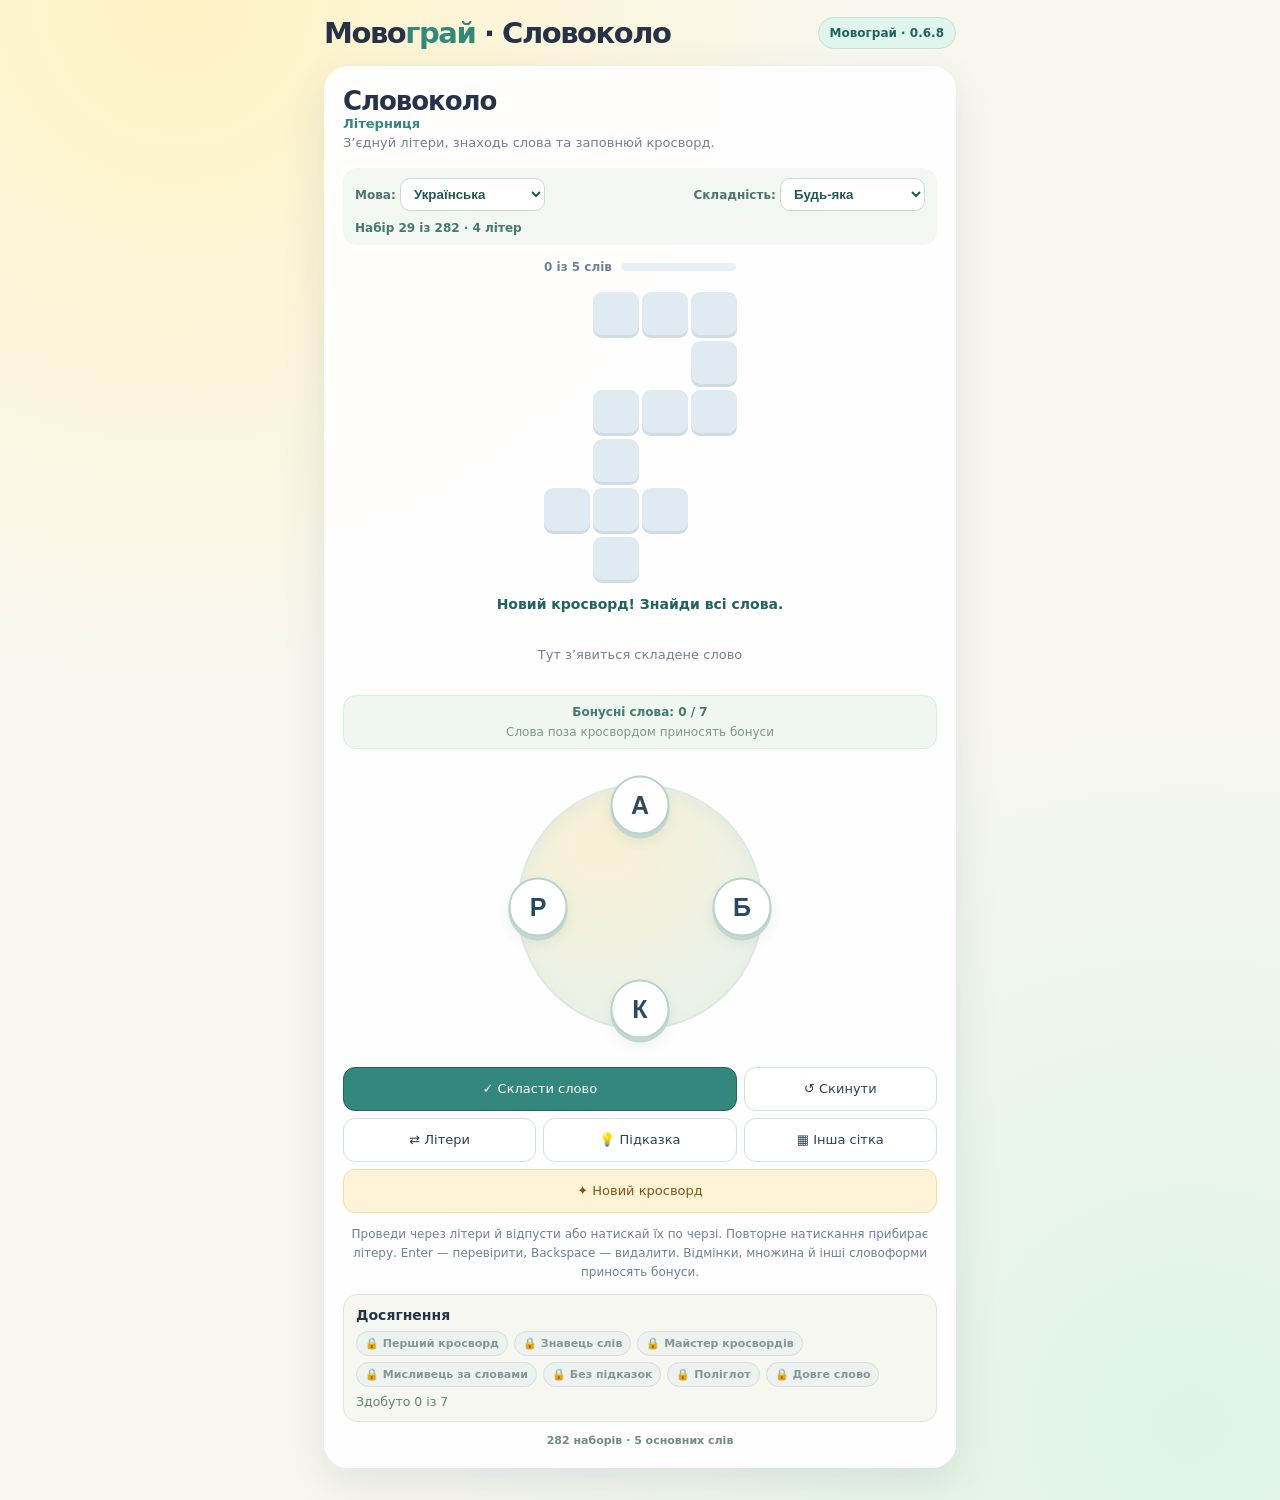
==== slovokolo.html @ 275b0013 "Release 0.6.8: add Slovokolo with audited dictionaries and progression" ====
<!DOCTYPE html><html lang="uk"><head><meta charset="utf-8"><meta name="viewport" content="width=device-width,initial-scale=1"><title>Мовограй · Словоколо</title><link rel="stylesheet" href="word-circle/style.css"></head><body>
<main>
<header><div class="brand">Мово<span>грай</span> · Словоколо</div><div class="pill">Мовограй · 0.6.8</div></header>
<section class="card" aria-label="Гра Словоколо">
<h1 data-i18n="game">Словоколо</h1><div class="mode-alias" id="alias">Літерниця</div>
<p class="subtitle" data-i18n="subtitle"></p>
<div class="settings"><label for="language"><span data-i18n="language">Мова</span>: <select id="language"><option value="uk">Українська</option><option value="ru">Русский</option><option value="en">English</option></select></label><label for="difficulty"><span data-i18n="difficulty">Складність</span>: <select id="difficulty"><option data-i18n-option="any" value="all">Будь-яка</option><option data-i18n-option="easy" value="easy">4–5 літер</option><option data-i18n-option="medium" value="medium">6 літер</option><option data-i18n-option="hard" value="hard">7 літер</option></select></label><span id="pack" class="pack">Завантаження…</span></div>
<div class="meta"><span id="progressLabel">0 із 0 слів</span><div class="bar"><div id="progressBar"></div></div></div>
<div class="grid-wrap" id="gridWrap"><div class="crossword" id="crossword" aria-label="Кросвордна сітка"></div></div>
<div id="message" class="message" role="status" aria-live="polite">Проведи по літерах або натискай на них</div>
<div id="current" class="current" aria-label="Набрані літери — натисни на літеру, щоб прибрати"></div>
<div class="bonus-area"><div id="bonusLabel" class="bonus-label">Бонусні слова: 0</div><div id="bonusList" class="bonus-list"><span class="bonus-empty">Знайди інші правильні слова</span></div></div>
<div class="wheel" id="wheel" aria-label="Коло літер. Проведи пальцем чи вибирай натисканнями"><div class="wheel-bg"></div><svg id="lines" viewBox="0 0 300 300" preserveAspectRatio="none" aria-hidden="true"></svg></div>
<div class="controls"><button type="button" class="control primary" id="submit" data-i18n="submit">✓ Скласти слово</button><button type="button" class="control" id="clear" data-i18n="clear">↺ Скинути</button><button type="button" class="control" id="shuffle" data-i18n="shuffle">⇄ Літери</button><button type="button" class="control" id="hint" data-i18n="hint">💡 Підказка</button><button type="button" class="control" id="newLayout" data-i18n="layout">▦ Інша сітка</button><button type="button" class="control new" id="newPuzzle" data-i18n="new">✦ Новий кросворд</button></div>
<p class="note" data-i18n="help"></p>
<div class="awards"><h2 id="achTitle">Досягнення</h2><div class="award-list" id="achievementList"></div><small id="achCount"></small></div><div id="stats" class="stats"></div>
</section>
</main>
<script src="word-circle/levels.js"></script><script src="word-circle/achievements.js"></script><script src="word-circle/game.js"></script></body></html>
---- word-circle/style.css ----
:root{color-scheme:light;--ink:#253248;--muted:#718096;--paper:#f8f7ef;--tile:#fff;--accent:#34877d;--deep:#21635f;--win:#dcf5e4;--empty:#dfeaf1;--shadow:0 16px 44px #1a42511b}
*{box-sizing:border-box}body{margin:0;min-height:100vh;background:radial-gradient(circle at 14% 0,#fff3c4 0,transparent 37%),radial-gradient(circle at 93% 95%,#def4e7 0,transparent 40%),var(--paper);font:15px system-ui,-apple-system,"Segoe UI",sans-serif;color:var(--ink)}
main{max-width:660px;margin:auto;padding:16px 14px 32px}header{display:flex;gap:12px;justify-content:space-between;align-items:center;margin-bottom:16px}.brand{font-weight:900;font-size:clamp(22px,4vw,29px);letter-spacing:-.05em}.brand span{color:var(--accent)}.pill{font-size:12px;white-space:nowrap;color:var(--deep);background:#e0f5ec;padding:8px 11px;border:1px solid #c5e3d8;border-radius:20px;font-weight:800}
.card{border:1px solid #fff;background:#fffffff0;border-radius:24px;box-shadow:var(--shadow);padding:19px 18px 20px}h1{font-size:26px;margin:0;letter-spacing:-.04em}.subtitle{color:var(--muted);font-size:13px;line-height:1.45;margin:3px 0 15px}.settings{display:flex;gap:9px;align-items:center;justify-content:space-between;flex-wrap:wrap;padding:10px 12px;background:#f2f7f4;border-radius:14px}.settings label{font-size:12px;color:#4f746d;font-weight:800}.settings select{border:1px solid #c9dcd3;border-radius:10px;color:#235850;background:white;font-weight:750;padding:7px 26px 7px 9px;min-width:145px}.settings .pack{font-size:12px;font-weight:800;color:#47786e}
.meta{display:flex;gap:9px;justify-content:center;align-items:center;font-size:12px;font-weight:800;color:var(--muted);margin:15px 0 4px}.bar{width:115px;background:#e9eff3;height:8px;border-radius:10px;overflow:hidden}.bar>div{height:100%;background:var(--accent);width:0%;transition:width .25s}
.grid-wrap{display:grid;place-items:center;padding:14px 0 10px;min-height:250px;overflow:hidden}.crossword{display:grid;grid-template-columns:repeat(var(--cols),var(--cell));grid-template-rows:repeat(var(--rows),var(--cell));gap:var(--gap);justify-content:center;align-content:center}.cell{width:var(--cell);height:var(--cell);display:grid;place-items:center;border-radius:clamp(4px,1vw,9px);background:var(--empty);box-shadow:inset 0 -3px 0 #25496416;color:transparent;font-size:clamp(13px,3.7vw,23px);font-weight:900;transition:background .16s,color .16s}.cell.revealed{background:var(--win);color:#236056}.cell.blank{background:transparent;box-shadow:none}.cell.hinted{background:#fff0bf;color:#805f21}
.message{min-height:33px;text-align:center;font-size:14px;font-weight:800;color:var(--deep);margin:3px auto 1px}.message.bad{color:#a94839}.message.good{color:#25815b}.current{min-height:49px;display:flex;justify-content:center;align-items:center;gap:5px;flex-wrap:wrap;margin:0 0 9px}.chosen{display:grid;place-items:center;min-width:36px;height:42px;border:1px solid #8ebcb4;border-bottom:3px solid #4e9389;border-radius:9px;background:#e9fbf3;color:#225c57;font-size:22px;font-weight:900;cursor:pointer;padding:0 8px}.chosen:hover{background:#d5f5e5}.placeholder{font-size:13px;color:var(--muted)}
.bonus-area{background:#f0f7f3;border:1px solid #dbece3;border-radius:13px;padding:9px 12px;margin:0 auto 13px;max-width:460px}.bonus-label{text-align:center;font-size:12px;font-weight:800;color:#47796d}.bonus-list{display:flex;justify-content:center;flex-wrap:wrap;gap:6px;margin-top:6px}.bonus-chip{border-radius:20px;background:white;border:1px solid #bfdad1;padding:4px 8px;color:#236b5f;font-size:12px;font-weight:850}.bonus-empty{color:#7e968e;font-size:12px}
.wheel{position:relative;width:min(300px,80vw);height:min(300px,80vw);margin:auto;touch-action:none;user-select:none}.wheel-bg{position:absolute;inset:9%;border-radius:50%;background:radial-gradient(circle at 35% 25%,#f8f0d4,#ebf2e8 72%);border:2px solid #e0e9df;box-shadow:inset 0 5px 13px #d1e1d75c}.wheel svg{position:absolute;inset:0;width:100%;height:100%;pointer-events:none}.wheel line{stroke:var(--accent);stroke-width:9;stroke-linecap:round;opacity:.5}.letter{position:absolute;transform:translate(-50%,-50%);width:59px;height:59px;border:2px solid #b8d2cc;border-radius:50%;background:white;color:#294a5f;box-shadow:0 4px 0 #c3d7d1,0 7px 13px #204d4115;font-size:25px;font-weight:900;cursor:pointer;display:grid;place-items:center;touch-action:none}.letter.selected{background:var(--accent);color:white;border-color:var(--deep);box-shadow:0 4px 0 var(--deep)}.letter:focus-visible,.chosen:focus-visible,button.control:focus-visible,select:focus-visible{outline:3px solid #dea33b;outline-offset:3px}
.controls{display:flex;flex-wrap:wrap;gap:9px;justify-content:center;margin:10px 0 12px}button.control{border-radius:12px;border:1px solid #d4dfe5;background:#fff;color:#29415a;padding:11px 13px;font-weight:800;cursor:pointer;font:inherit;font-size:13px}button.control.primary{background:var(--accent);color:white;border-color:var(--deep)}button.control.new{background:#fef3d7;border-color:#f1dca8;color:#785916}button.control:hover{filter:brightness(.97)}.note{color:var(--muted);font-size:12px;line-height:1.6;text-align:center;max-width:520px;margin:6px auto 0}.stats{text-align:center;color:#738b84;font-size:11px;font-weight:700;margin-top:12px}
@media(max-width:480px){main{padding:10px 7px 20px}.card{padding:14px 7px}.settings{margin:0 6px}.grid-wrap{min-height:220px}.wheel{width:min(270px,80vw);height:min(270px,80vw)}.letter{width:52px;height:52px;font-size:23px}.controls{gap:6px}button.control{padding:10px 11px}}
@media(prefers-reduced-motion:reduce){*{transition:none!important}}


.awards{margin:12px 0;padding:12px;background:#f5f7f0;border-radius:14px;border:1px solid #e0e8d9}.awards h2{font-size:14px;margin:0 0 8px}.award-list{display:flex;flex-wrap:wrap;gap:6px}.award{border:1px solid #d8dfde;background:#edf1ef;border-radius:20px;color:#87959a;padding:5px 8px;font-size:11px;font-weight:800}.award.achieved{color:#695012;border-color:#e3cf88;background:#fff4c2}.awards small{display:block;margin-top:7px;color:#688178}#language{border:1px solid #c9dcd3;border-radius:10px;color:#235850;background:white;font-weight:750;padding:7px 9px}.settings{gap:10px}.settings .pack{max-width:100%;white-space:normal}

.mode-alias{font-size:13px;font-weight:750;color:var(--accent);margin:0 0 3px}

:host{display:block;--ink:var(--color-text,#253248);--muted:var(--color-muted,#718096);--paper:var(--color-surface,#f8f7ef);--tile:var(--color-card,#fff)}
.integrated{max-width:660px;margin:auto;padding:8px 0 24px;color:var(--ink);font:15px system-ui,sans-serif}
.integrated>.card{margin-top:12px;background:var(--color-card);border-color:var(--color-border,transparent)}
:host([data-wc-theme="dark"]){--empty:#35485b;--win:#244f46;--muted:#b8c4ce;--deep:#9cdbcc;--accent:#4da99b}
:host([data-wc-theme="dark"]) :is(.settings,.bonus-area,.awards){background:#223339;color:#d8e9e4;border-color:#49605c}
:host([data-wc-theme="dark"]) :is(.settings label,.pack,.bonus-label,.stats,.awards small){color:#b5d3c9}
:host([data-wc-theme="dark"]) .cell.revealed{color:#d7fff1}
:host([data-wc-theme="dark"]) .wheel-bg{background:#253b3e;border-color:#49605c}

:host{--empty:#dfeaf1;--win:#dcf5e4;--deep:#21635f;--accent:#34877d;--shadow:0 16px 44px #1a42511b}
:host([data-wc-theme="dark"]){--empty:#35485b;--win:#244f46;--deep:#9cdbcc;--accent:#4da99b}
:host([data-wc-theme="dark"]) .message.good{color:#87dfba}
:host([data-wc-theme="dark"]) .message.bad{color:#ffb5a8}

.integrated{max-width:1000px}.integrated>.card{padding:20px}.journey{font-size:12px;color:var(--muted);margin:6px 0 12px}
.play-layout{display:grid;grid-template-columns:minmax(0,1fr) minmax(280px,340px);gap:24px;align-items:center}.board-pane,.input-pane{min-width:0}.grid-wrap{min-height:180px}.controls{display:grid;grid-template-columns:repeat(3,minmax(0,1fr));gap:7px}.controls button{min-height:44px;padding:9px 5px}.controls .primary{grid-column:span 2}.controls .new{grid-column:1/-1}.bonus-area{max-width:none;margin:16px 0 8px}.bonus-chip.collected{border-color:var(--accent);font-weight:900}.bonus-list{max-height:180px;overflow:auto}#wordbook{padding:12px;margin:12px 0;border:1px solid var(--empty);border-radius:12px}#wordbook[hidden]{display:none}summary{cursor:pointer;font-weight:800;color:var(--deep)}.note{max-width:none}.current{margin-bottom:4px}
@media(max-width:720px){.play-layout{grid-template-columns:minmax(0,1fr);gap:0}.integrated>.card{padding:14px 9px}.grid-wrap{padding:8px 0;min-height:140px}.wheel{width:230px;height:230px}.letter{width:48px;height:48px;font-size:23px}.settings{padding:8px}.meta{margin-top:10px}.message{min-height:26px}.current{min-height:36px}.chosen{height:34px;font-size:19px}.bonus-area{margin-top:8px}}

.cell{font-size:clamp(10px,calc(var(--cell)*.7),23px)}

@media(max-width:720px){.integrated .subtitle,.integrated .mode-alias{display:none}.integrated h1{font-size:23px}.journey{margin:4px 0 8px}.settings{display:flex;flex-wrap:nowrap;justify-content:space-between;gap:8px}.settings label{display:flex;align-items:center;gap:4px;min-width:0}.settings select{min-width:0;width:100px;padding:6px;font-size:12px}.settings .pack{font-size:11px;max-width:140px}.meta{margin:8px 0 2px}}
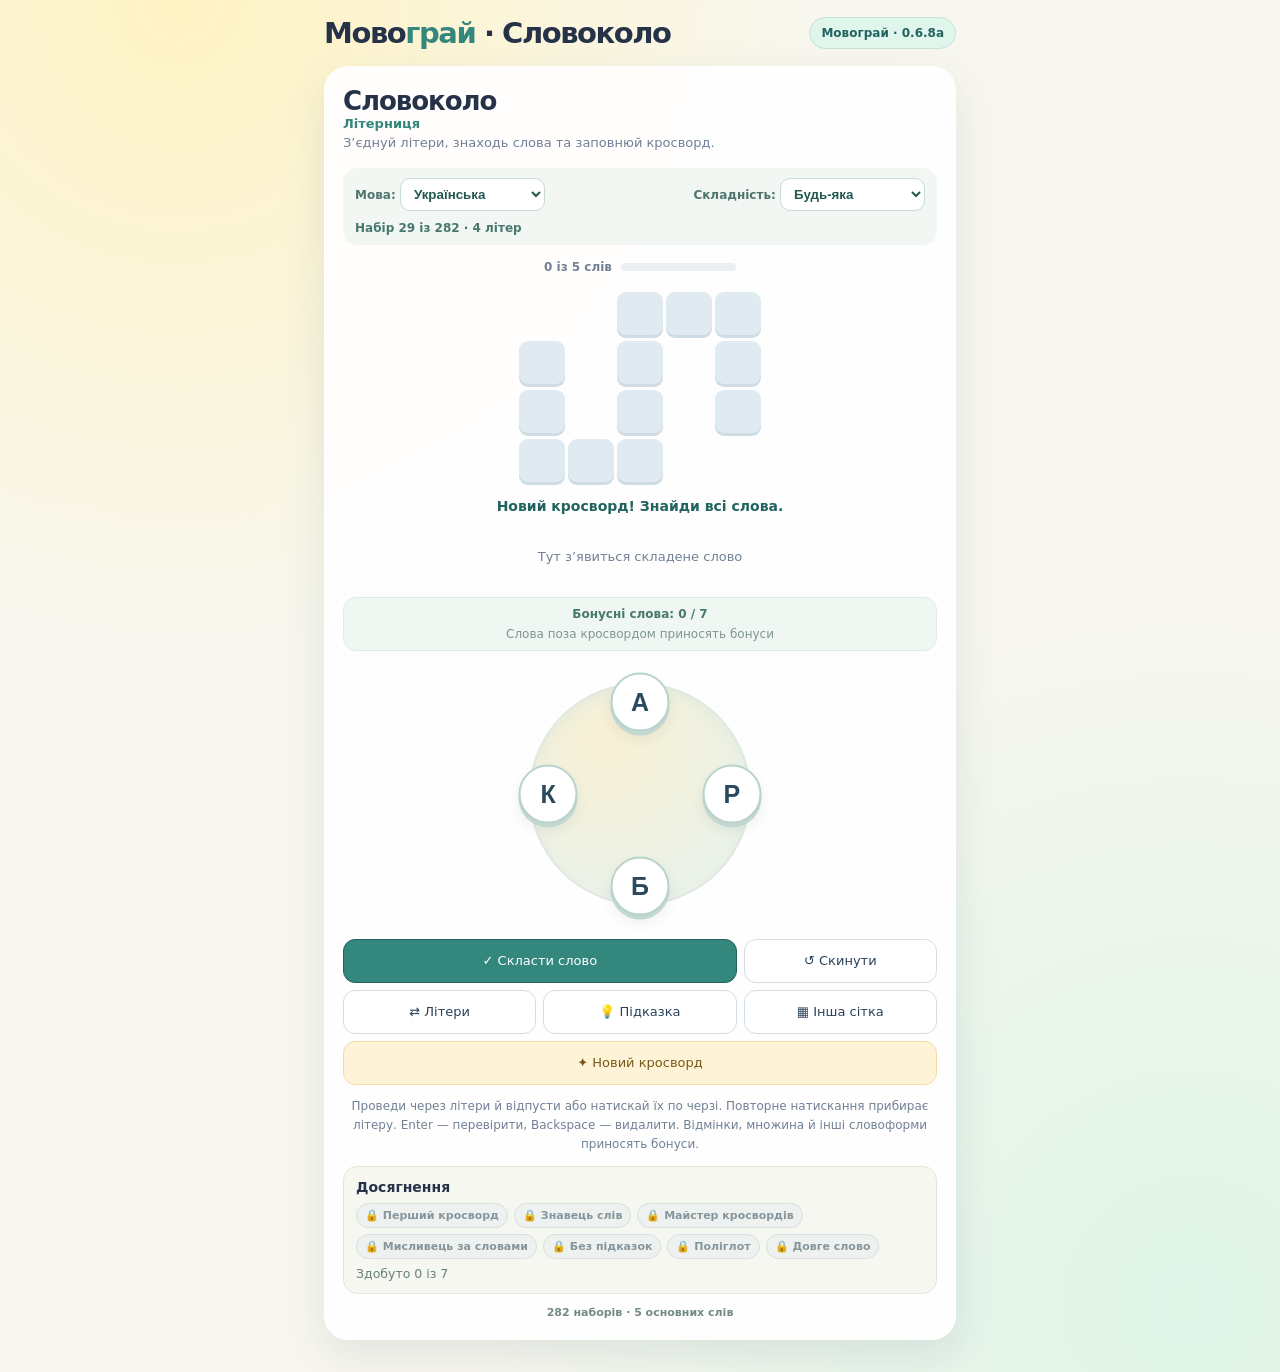
==== commit f2228268: "Release 0.6.8a: resize word circle, append menu card, preserve word feedback" ====
--- a/slovokolo.html
+++ b/slovokolo.html
@@ -1,6 +1,6 @@
 <!DOCTYPE html><html lang="uk"><head><meta charset="utf-8"><meta name="viewport" content="width=device-width,initial-scale=1"><title>Мовограй · Словоколо</title><link rel="stylesheet" href="word-circle/style.css"></head><body>
 <main>
-<header><div class="brand">Мово<span>грай</span> · Словоколо</div><div class="pill">Мовограй · 0.6.8</div></header>
+<header><div class="brand">Мово<span>грай</span> · Словоколо</div><div class="pill">Мовограй · 0.6.8a</div></header>
 <section class="card" aria-label="Гра Словоколо">
 <h1 data-i18n="game">Словоколо</h1><div class="mode-alias" id="alias">Літерниця</div>
 <p class="subtitle" data-i18n="subtitle"></p>
--- a/word-circle/style.css
+++ b/word-circle/style.css
@@ -7,7 +7,7 @@
 .grid-wrap{display:grid;place-items:center;padding:14px 0 10px;min-height:250px;overflow:hidden}.crossword{display:grid;grid-template-columns:repeat(var(--cols),var(--cell));grid-template-rows:repeat(var(--rows),var(--cell));gap:var(--gap);justify-content:center;align-content:center}.cell{width:var(--cell);height:var(--cell);display:grid;place-items:center;border-radius:clamp(4px,1vw,9px);background:var(--empty);box-shadow:inset 0 -3px 0 #25496416;color:transparent;font-size:clamp(13px,3.7vw,23px);font-weight:900;transition:background .16s,color .16s}.cell.revealed{background:var(--win);color:#236056}.cell.blank{background:transparent;box-shadow:none}.cell.hinted{background:#fff0bf;color:#805f21}
 .message{min-height:33px;text-align:center;font-size:14px;font-weight:800;color:var(--deep);margin:3px auto 1px}.message.bad{color:#a94839}.message.good{color:#25815b}.current{min-height:49px;display:flex;justify-content:center;align-items:center;gap:5px;flex-wrap:wrap;margin:0 0 9px}.chosen{display:grid;place-items:center;min-width:36px;height:42px;border:1px solid #8ebcb4;border-bottom:3px solid #4e9389;border-radius:9px;background:#e9fbf3;color:#225c57;font-size:22px;font-weight:900;cursor:pointer;padding:0 8px}.chosen:hover{background:#d5f5e5}.placeholder{font-size:13px;color:var(--muted)}
 .bonus-area{background:#f0f7f3;border:1px solid #dbece3;border-radius:13px;padding:9px 12px;margin:0 auto 13px;max-width:460px}.bonus-label{text-align:center;font-size:12px;font-weight:800;color:#47796d}.bonus-list{display:flex;justify-content:center;flex-wrap:wrap;gap:6px;margin-top:6px}.bonus-chip{border-radius:20px;background:white;border:1px solid #bfdad1;padding:4px 8px;color:#236b5f;font-size:12px;font-weight:850}.bonus-empty{color:#7e968e;font-size:12px}
-.wheel{position:relative;width:min(300px,80vw);height:min(300px,80vw);margin:auto;touch-action:none;user-select:none}.wheel-bg{position:absolute;inset:9%;border-radius:50%;background:radial-gradient(circle at 35% 25%,#f8f0d4,#ebf2e8 72%);border:2px solid #e0e9df;box-shadow:inset 0 5px 13px #d1e1d75c}.wheel svg{position:absolute;inset:0;width:100%;height:100%;pointer-events:none}.wheel line{stroke:var(--accent);stroke-width:9;stroke-linecap:round;opacity:.5}.letter{position:absolute;transform:translate(-50%,-50%);width:59px;height:59px;border:2px solid #b8d2cc;border-radius:50%;background:white;color:#294a5f;box-shadow:0 4px 0 #c3d7d1,0 7px 13px #204d4115;font-size:25px;font-weight:900;cursor:pointer;display:grid;place-items:center;touch-action:none}.letter.selected{background:var(--accent);color:white;border-color:var(--deep);box-shadow:0 4px 0 var(--deep)}.letter:focus-visible,.chosen:focus-visible,button.control:focus-visible,select:focus-visible{outline:3px solid #dea33b;outline-offset:3px}
+.wheel{position:relative;width:min(270px,80vw);height:min(270px,80vw);margin:auto;touch-action:none;user-select:none}.wheel-bg{position:absolute;inset:9%;border-radius:50%;background:radial-gradient(circle at 35% 25%,#f8f0d4,#ebf2e8 72%);border:2px solid #e0e9df;box-shadow:inset 0 5px 13px #d1e1d75c}.wheel svg{position:absolute;inset:0;width:100%;height:100%;pointer-events:none}.wheel line{stroke:var(--accent);stroke-width:9;stroke-linecap:round;opacity:.5}.letter{position:absolute;transform:translate(-50%,-50%);width:59px;height:59px;border:2px solid #b8d2cc;border-radius:50%;background:white;color:#294a5f;box-shadow:0 4px 0 #c3d7d1,0 7px 13px #204d4115;font-size:25px;font-weight:900;cursor:pointer;display:grid;place-items:center;touch-action:none}.letter.selected{background:var(--accent);color:white;border-color:var(--deep);box-shadow:0 4px 0 var(--deep)}.letter:focus-visible,.chosen:focus-visible,button.control:focus-visible,select:focus-visible{outline:3px solid #dea33b;outline-offset:3px}
 .controls{display:flex;flex-wrap:wrap;gap:9px;justify-content:center;margin:10px 0 12px}button.control{border-radius:12px;border:1px solid #d4dfe5;background:#fff;color:#29415a;padding:11px 13px;font-weight:800;cursor:pointer;font:inherit;font-size:13px}button.control.primary{background:var(--accent);color:white;border-color:var(--deep)}button.control.new{background:#fef3d7;border-color:#f1dca8;color:#785916}button.control:hover{filter:brightness(.97)}.note{color:var(--muted);font-size:12px;line-height:1.6;text-align:center;max-width:520px;margin:6px auto 0}.stats{text-align:center;color:#738b84;font-size:11px;font-weight:700;margin-top:12px}
 @media(max-width:480px){main{padding:10px 7px 20px}.card{padding:14px 7px}.settings{margin:0 6px}.grid-wrap{min-height:220px}.wheel{width:min(270px,80vw);height:min(270px,80vw)}.letter{width:52px;height:52px;font-size:23px}.controls{gap:6px}button.control{padding:10px 11px}}
 @media(prefers-reduced-motion:reduce){*{transition:none!important}}
@@ -33,7 +33,7 @@
 
 .integrated{max-width:1000px}.integrated>.card{padding:20px}.journey{font-size:12px;color:var(--muted);margin:6px 0 12px}
 .play-layout{display:grid;grid-template-columns:minmax(0,1fr) minmax(280px,340px);gap:24px;align-items:center}.board-pane,.input-pane{min-width:0}.grid-wrap{min-height:180px}.controls{display:grid;grid-template-columns:repeat(3,minmax(0,1fr));gap:7px}.controls button{min-height:44px;padding:9px 5px}.controls .primary{grid-column:span 2}.controls .new{grid-column:1/-1}.bonus-area{max-width:none;margin:16px 0 8px}.bonus-chip.collected{border-color:var(--accent);font-weight:900}.bonus-list{max-height:180px;overflow:auto}#wordbook{padding:12px;margin:12px 0;border:1px solid var(--empty);border-radius:12px}#wordbook[hidden]{display:none}summary{cursor:pointer;font-weight:800;color:var(--deep)}.note{max-width:none}.current{margin-bottom:4px}
-@media(max-width:720px){.play-layout{grid-template-columns:minmax(0,1fr);gap:0}.integrated>.card{padding:14px 9px}.grid-wrap{padding:8px 0;min-height:140px}.wheel{width:230px;height:230px}.letter{width:48px;height:48px;font-size:23px}.settings{padding:8px}.meta{margin-top:10px}.message{min-height:26px}.current{min-height:36px}.chosen{height:34px;font-size:19px}.bonus-area{margin-top:8px}}
+@media(max-width:720px){.play-layout{grid-template-columns:minmax(0,1fr);gap:0}.integrated>.card{padding:14px 9px}.grid-wrap{padding:8px 0;min-height:140px}.wheel{width:210px;height:210px}.letter{width:48px;height:48px;font-size:23px}.settings{padding:8px}.meta{margin-top:10px}.message{min-height:26px}.current{min-height:36px}.chosen{height:34px;font-size:19px}.bonus-area{margin-top:8px}}
 
 .cell{font-size:clamp(10px,calc(var(--cell)*.7),23px)}
 
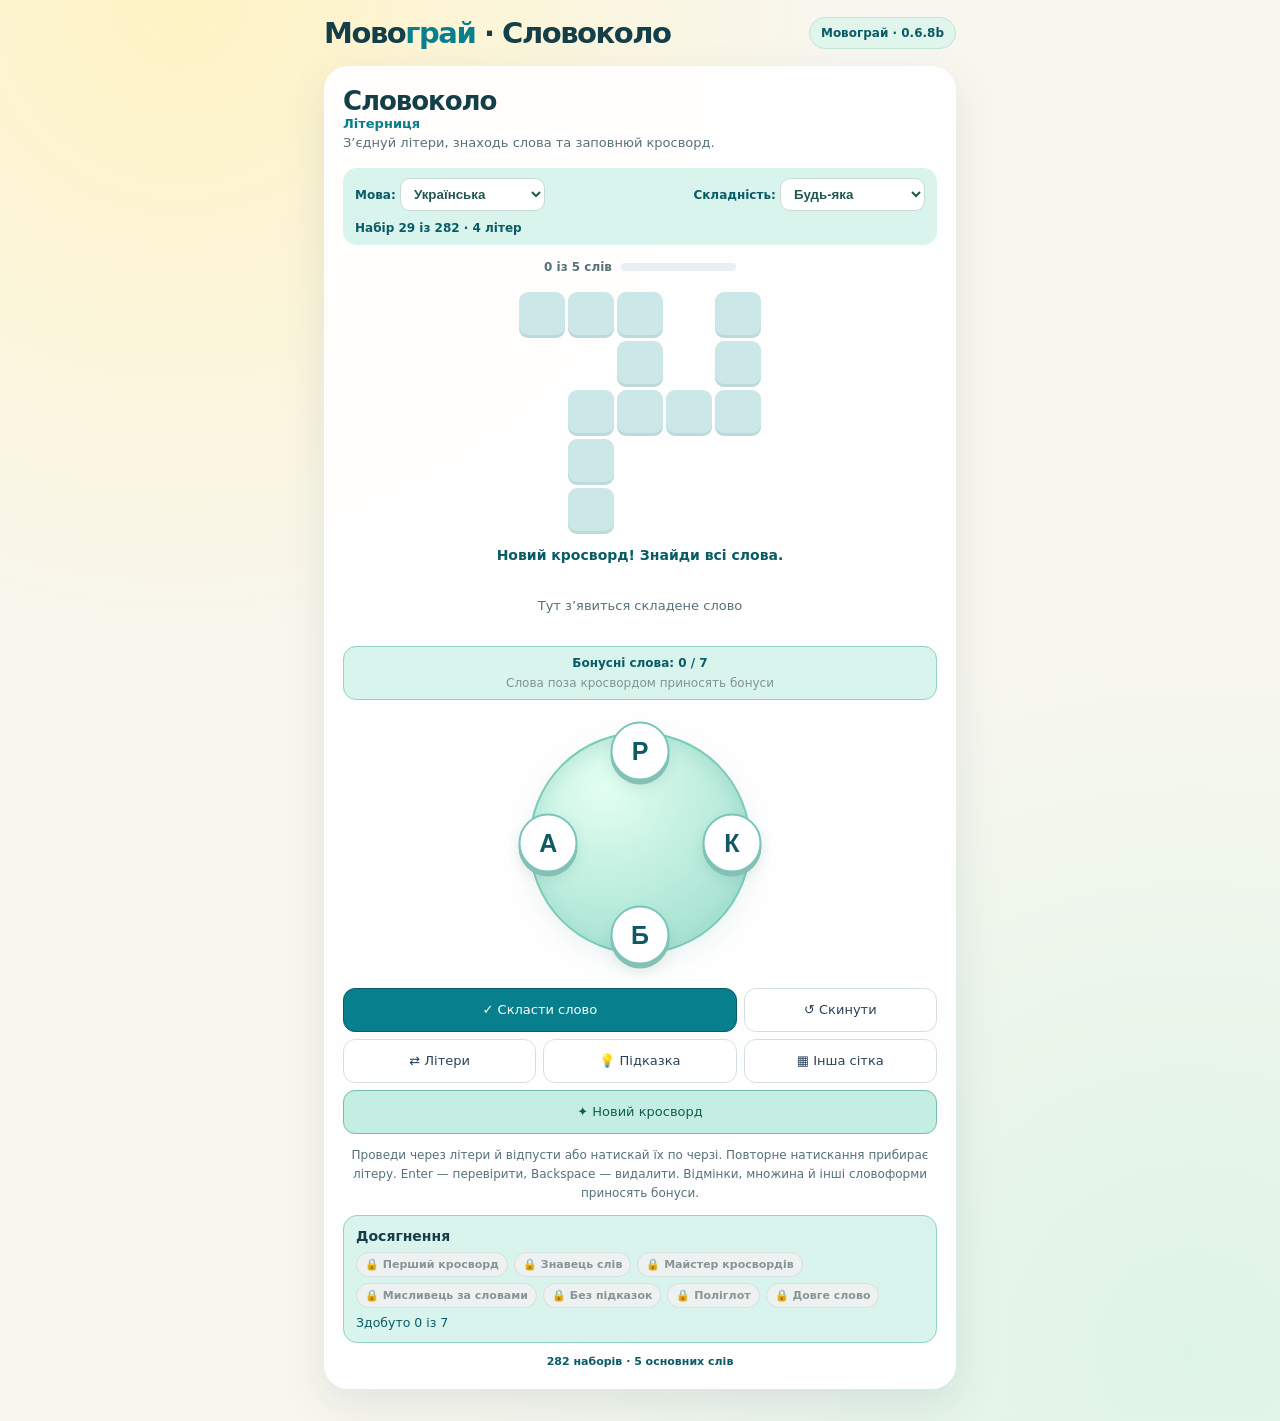
==== commit 12a2e339: "Release 0.6.8b: give Slovokolo a mint and turquoise palette" ====
--- a/slovokolo.html
+++ b/slovokolo.html
@@ -1,6 +1,6 @@
 <!DOCTYPE html><html lang="uk"><head><meta charset="utf-8"><meta name="viewport" content="width=device-width,initial-scale=1"><title>Мовограй · Словоколо</title><link rel="stylesheet" href="word-circle/style.css"></head><body>
 <main>
-<header><div class="brand">Мово<span>грай</span> · Словоколо</div><div class="pill">Мовограй · 0.6.8a</div></header>
+<header><div class="brand">Мово<span>грай</span> · Словоколо</div><div class="pill">Мовограй · 0.6.8b</div></header>
 <section class="card" aria-label="Гра Словоколо">
 <h1 data-i18n="game">Словоколо</h1><div class="mode-alias" id="alias">Літерниця</div>
 <p class="subtitle" data-i18n="subtitle"></p>
--- a/word-circle/style.css
+++ b/word-circle/style.css
@@ -38,3 +38,22 @@
 .cell{font-size:clamp(10px,calc(var(--cell)*.7),23px)}
 
 @media(max-width:720px){.integrated .subtitle,.integrated .mode-alias{display:none}.integrated h1{font-size:23px}.journey{margin:4px 0 8px}.settings{display:flex;flex-wrap:nowrap;justify-content:space-between;gap:8px}.settings label{display:flex;align-items:center;gap:4px;min-width:0}.settings select{min-width:0;width:100px;padding:6px;font-size:12px}.settings .pack{font-size:11px;max-width:140px}.meta{margin:8px 0 2px}}
+
+/* Mint / turquoise palette scoped to the game, independent of the app accent. */
+:root,:host{--accent:#087f8c;--deep:#095c66;--empty:#cce7e8;--win:#96e0cf;--ink:#143f49;--muted:#55717a;--wc-panel:#f1fcf9;--wc-band:#d9f3ed;--wc-border:#8fd3c6}
+.integrated>.card{background:linear-gradient(145deg,var(--wc-panel),var(--wc-panel) 65%,var(--wc-band));border-color:var(--wc-border);box-shadow:0 16px 44px #126d6922}
+.integrated h1{color:var(--deep)}
+.settings,.bonus-area,.awards{background:var(--wc-band);border-color:var(--wc-border)}
+.settings label,.settings .pack,.bonus-label,.stats,.awards small{color:var(--deep)}
+.wheel-bg{background:radial-gradient(circle at 34% 25%,#e2fff1,#a9e3d3 76%);border-color:#78cbb6;box-shadow:inset 0 5px 18px #338e7d24,0 8px 24px #228d7a17}
+.letter{color:#0e5964;border-color:#79c5ba;box-shadow:0 4px 0 #87bfb5,0 7px 13px #13574e1c}
+.cell.revealed{color:#134b46}.chosen{background:#daf8ed;color:#134b46;border-color:#81c6b8}
+button.control.new{background:#c4eee2;border-color:#76bcad;color:#135b53}
+:host([data-wc-theme="dark"]){--accent:#65d7c5;--deep:#9ceadc;--empty:#244b52;--win:#176b62;--ink:#e6faf5;--muted:#a3c9c4;--wc-panel:#142d35;--wc-band:#1b3c43;--wc-border:#377a7a}
+:host([data-wc-theme="dark"]) :is(.settings,.bonus-area,.awards){background:var(--wc-band);border-color:var(--wc-border)}
+:host([data-wc-theme="dark"]) :is(.settings label,.settings .pack,.bonus-label,.stats,.awards small){color:var(--deep)}
+:host([data-wc-theme="dark"]) .wheel-bg{background:radial-gradient(circle at 34% 25%,#28605c,#173f48 76%);border-color:#408b83}
+:host([data-wc-theme="dark"]) .letter{background:#23515a;color:#e7fff7;border-color:#518d8f;box-shadow:0 4px 0 #12363c}
+:host([data-wc-theme="dark"]) .letter.selected,:host([data-wc-theme="dark"]) button.control.primary{background:var(--accent);color:#082d30;border-color:#7be4cc}
+:host([data-wc-theme="dark"]) .chosen{background:#23564f;color:#dbfff3;border-color:#60a68f}
+:host([data-wc-theme="dark"]) button.control.new{background:#23584e;border-color:#579d8a;color:#ceffeb}
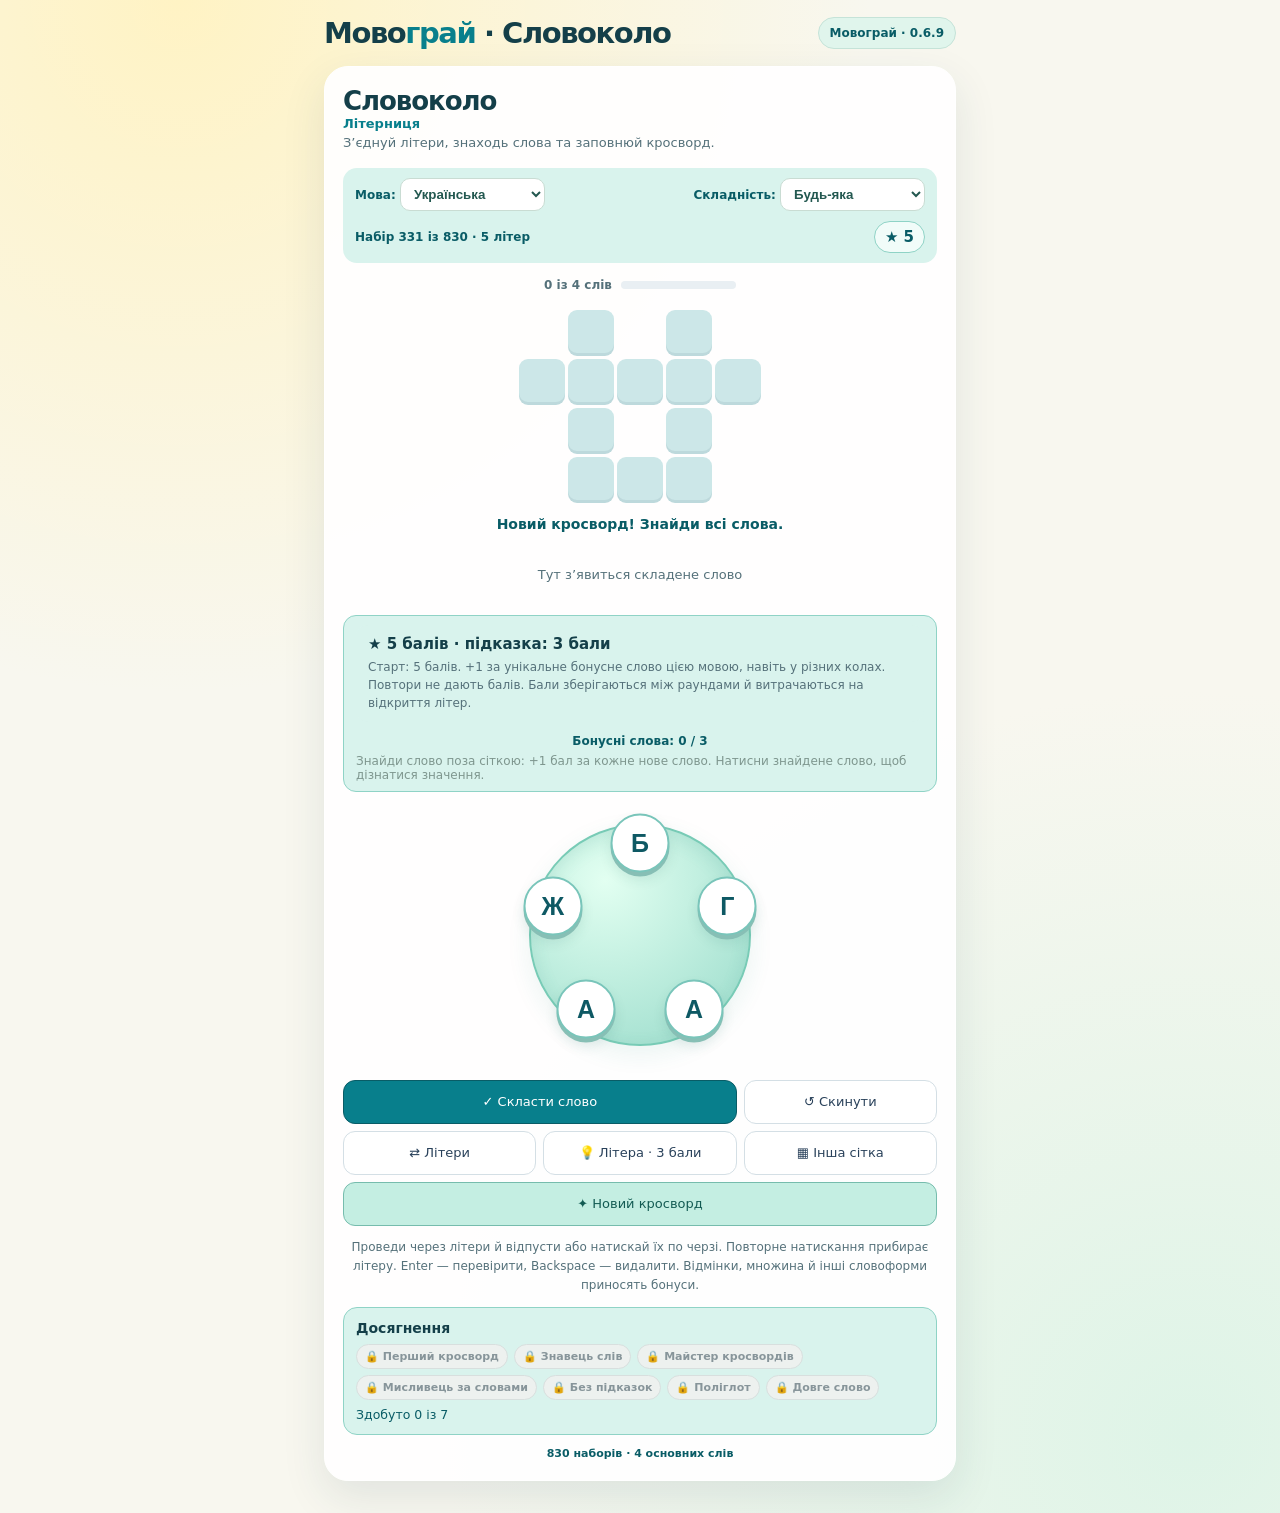
==== commit f8854fbe: "Release 0.6.9: diversify word circles, explain words and give bonuses a purpose" ====
--- a/slovokolo.html
+++ b/slovokolo.html
@@ -1,6 +1,6 @@
 <!DOCTYPE html><html lang="uk"><head><meta charset="utf-8"><meta name="viewport" content="width=device-width,initial-scale=1"><title>Мовограй · Словоколо</title><link rel="stylesheet" href="word-circle/style.css"></head><body>
 <main>
-<header><div class="brand">Мово<span>грай</span> · Словоколо</div><div class="pill">Мовограй · 0.6.8b</div></header>
+<header><div class="brand">Мово<span>грай</span> · Словоколо</div><div class="pill">Мовограй · 0.6.9</div></header>
 <section class="card" aria-label="Гра Словоколо">
 <h1 data-i18n="game">Словоколо</h1><div class="mode-alias" id="alias">Літерниця</div>
 <p class="subtitle" data-i18n="subtitle"></p>
@@ -16,4 +16,5 @@
 <div class="awards"><h2 id="achTitle">Досягнення</h2><div class="award-list" id="achievementList"></div><small id="achCount"></small></div><div id="stats" class="stats"></div>
 </section>
 </main>
-<script src="word-circle/levels.js"></script><script src="word-circle/achievements.js"></script><script src="word-circle/game.js"></script></body></html>+<script src="word-circle/levels.js"></script><script src="word-circle/achievements.js"></script><script src="word-circle/definitions.js"></script>
+<script src="word-circle/game.js"></script></body></html>
--- a/word-circle/style.css
+++ b/word-circle/style.css
@@ -57,3 +57,14 @@
 :host([data-wc-theme="dark"]) .letter.selected,:host([data-wc-theme="dark"]) button.control.primary{background:var(--accent);color:#082d30;border-color:#7be4cc}
 :host([data-wc-theme="dark"]) .chosen{background:#23564f;color:#dbfff3;border-color:#60a68f}
 :host([data-wc-theme="dark"]) button.control.new{background:#23584e;border-color:#579d8a;color:#ceffeb}
+.wallet-box {text-align:left;padding:10px 12px;background:var(--wc-band);border-radius:12px;margin-bottom:12px}
+.wallet-box .note {margin:5px 0 0;text-align:left;font-size:12px;line-height:1.5}
+.meaning-panel {text-align:left;margin-top:14px;padding:14px;border:1px solid var(--wc-border);border-radius:12px;background:var(--wc-panel);color:var(--ink)}
+.meaning-panel h3 {margin:0 0 8px;font-size:16px}
+.meaning-panel p {white-space:pre-line;line-height:1.6;margin:8px 0}
+.meaning-panel a {color:var(--deep);text-decoration:underline}
+.meaning-panel small {display:block;color:var(--muted);margin-top:10px;line-height:1.5}
+button.bonus-chip {cursor:pointer;font:inherit;text-decoration:underline;text-underline-offset:3px;border:1px solid var(--wc-border);min-height:36px}
+button.bonus-chip:focus-visible {outline:3px solid var(--accent);outline-offset:2px}
+
+.wallet-pill {color:var(--deep);white-space:nowrap;padding:6px 10px;border:1px solid var(--wc-border);border-radius:20px;background:var(--wc-panel)}
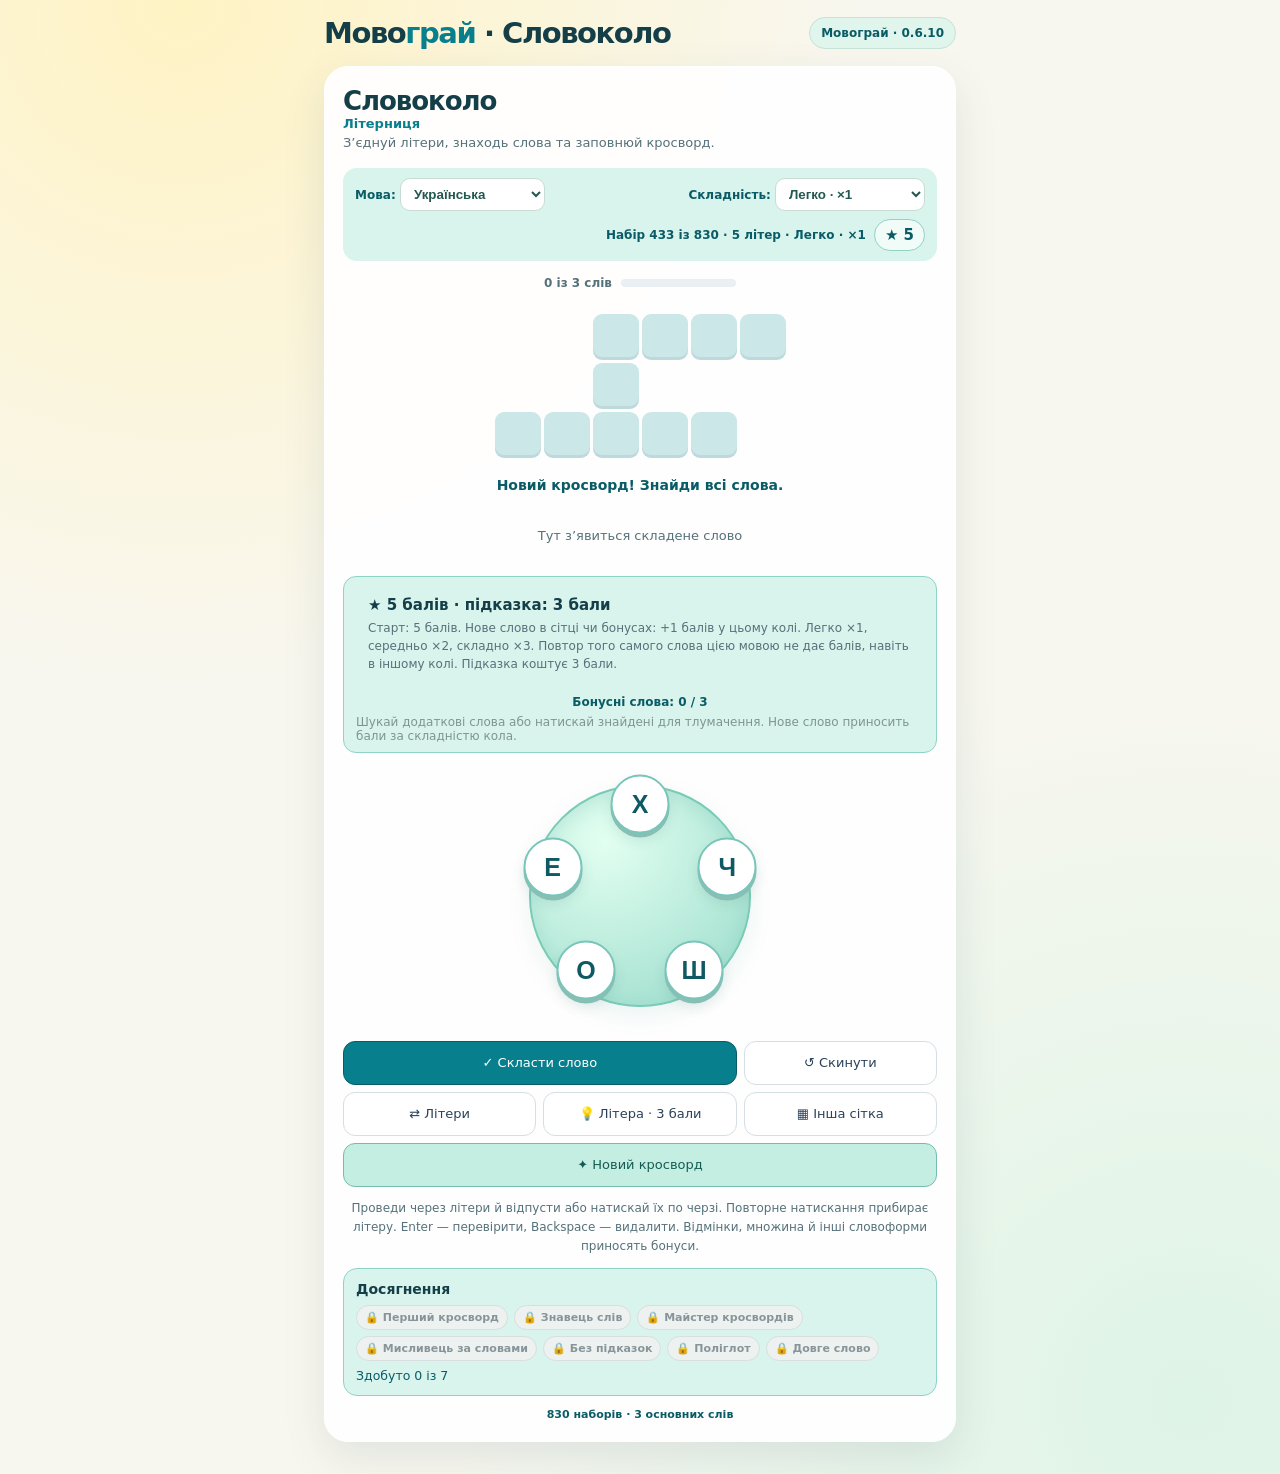
==== commit 233701f6: "Release 0.6.10: grade word difficulty, multiply rewards and mask dictionary cards" ====
--- a/slovokolo.html
+++ b/slovokolo.html
@@ -1,6 +1,6 @@
 <!DOCTYPE html><html lang="uk"><head><meta charset="utf-8"><meta name="viewport" content="width=device-width,initial-scale=1"><title>Мовограй · Словоколо</title><link rel="stylesheet" href="word-circle/style.css"></head><body>
 <main>
-<header><div class="brand">Мово<span>грай</span> · Словоколо</div><div class="pill">Мовограй · 0.6.9</div></header>
+<header><div class="brand">Мово<span>грай</span> · Словоколо</div><div class="pill">Мовограй · 0.6.10</div></header>
 <section class="card" aria-label="Гра Словоколо">
 <h1 data-i18n="game">Словоколо</h1><div class="mode-alias" id="alias">Літерниця</div>
 <p class="subtitle" data-i18n="subtitle"></p>
@@ -16,5 +16,6 @@
 <div class="awards"><h2 id="achTitle">Досягнення</h2><div class="award-list" id="achievementList"></div><small id="achCount"></small></div><div id="stats" class="stats"></div>
 </section>
 </main>
-<script src="word-circle/levels.js"></script><script src="word-circle/achievements.js"></script><script src="word-circle/definitions.js"></script>
+<script src="word-circle/levels.js"></script><script src="word-circle/achievements.js"></script><script src="word-circle/difficulty.js"></script>
+<script src="word-circle/definitions.js"></script>
 <script src="word-circle/game.js"></script></body></html>
--- a/word-circle/style.css
+++ b/word-circle/style.css
@@ -68,3 +68,9 @@
 button.bonus-chip:focus-visible {outline:3px solid var(--accent);outline-offset:2px}
 
 .wallet-pill {color:var(--deep);white-space:nowrap;padding:6px 10px;border:1px solid var(--wc-border);border-radius:20px;background:var(--wc-panel)}
+.wordbook-count {display:block;text-align:left;margin:10px 0 8px;font-size:12px;color:var(--muted);line-height:1.5}
+#wordbookWords {justify-content:flex-start;align-items:center;margin-top:0;padding:3px;gap:8px;max-height:240px;overflow:auto}
+.word-mask {display:inline-flex;align-items:center;justify-content:center;min-height:36px;padding:4px 9px;box-sizing:border-box;border:1px dashed var(--wc-border);border-radius:20px;background:var(--wc-band);color:var(--muted);user-select:none}
+.word-mask > span {filter:blur(2px);font-size:9px;letter-spacing:2px;opacity:.65}
+.settings {flex-wrap:wrap;gap:8px}
+.settings .pack {white-space:normal;text-align:right;line-height:1.5;flex:1 1 180px}
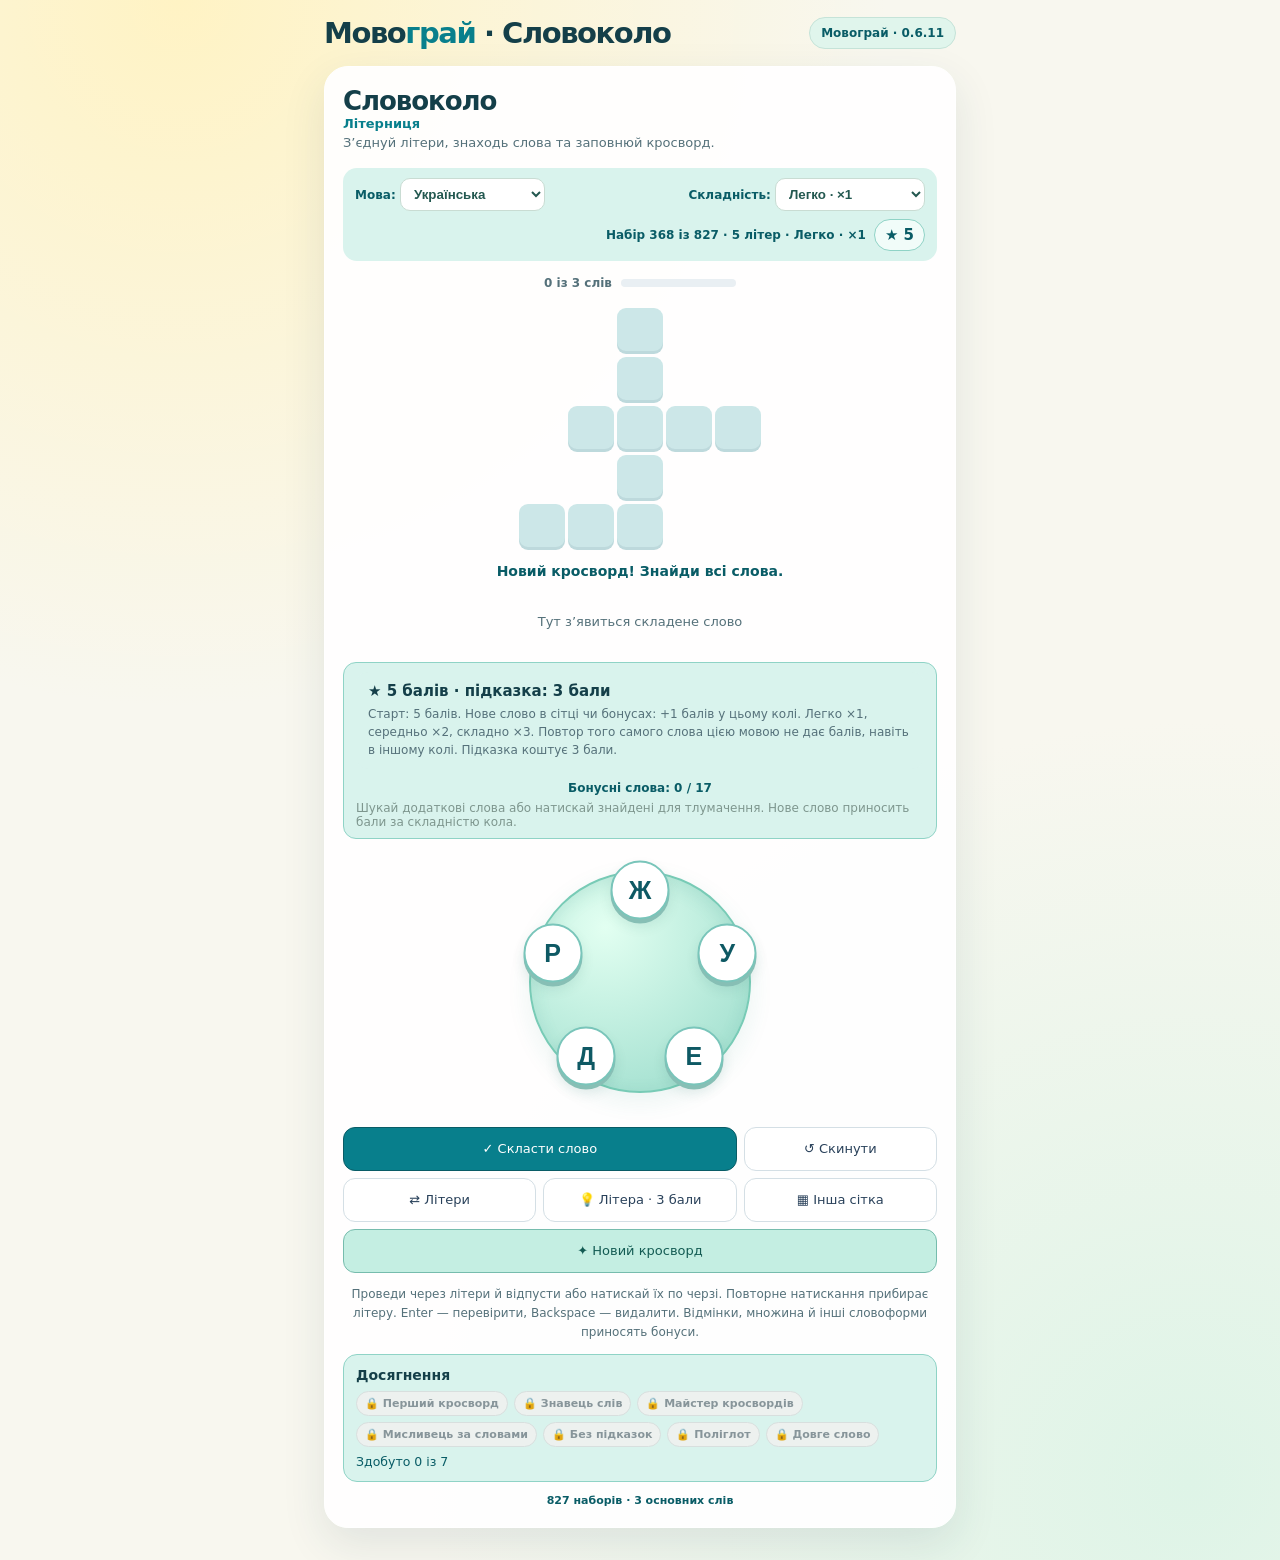
==== commit ffcd5b44: "Release 0.6.11: keep long word variants out of required crossword answers" ====
--- a/slovokolo.html
+++ b/slovokolo.html
@@ -1,6 +1,6 @@
 <!DOCTYPE html><html lang="uk"><head><meta charset="utf-8"><meta name="viewport" content="width=device-width,initial-scale=1"><title>Мовограй · Словоколо</title><link rel="stylesheet" href="word-circle/style.css"></head><body>
 <main>
-<header><div class="brand">Мово<span>грай</span> · Словоколо</div><div class="pill">Мовограй · 0.6.10</div></header>
+<header><div class="brand">Мово<span>грай</span> · Словоколо</div><div class="pill">Мовограй · 0.6.11</div></header>
 <section class="card" aria-label="Гра Словоколо">
 <h1 data-i18n="game">Словоколо</h1><div class="mode-alias" id="alias">Літерниця</div>
 <p class="subtitle" data-i18n="subtitle"></p>
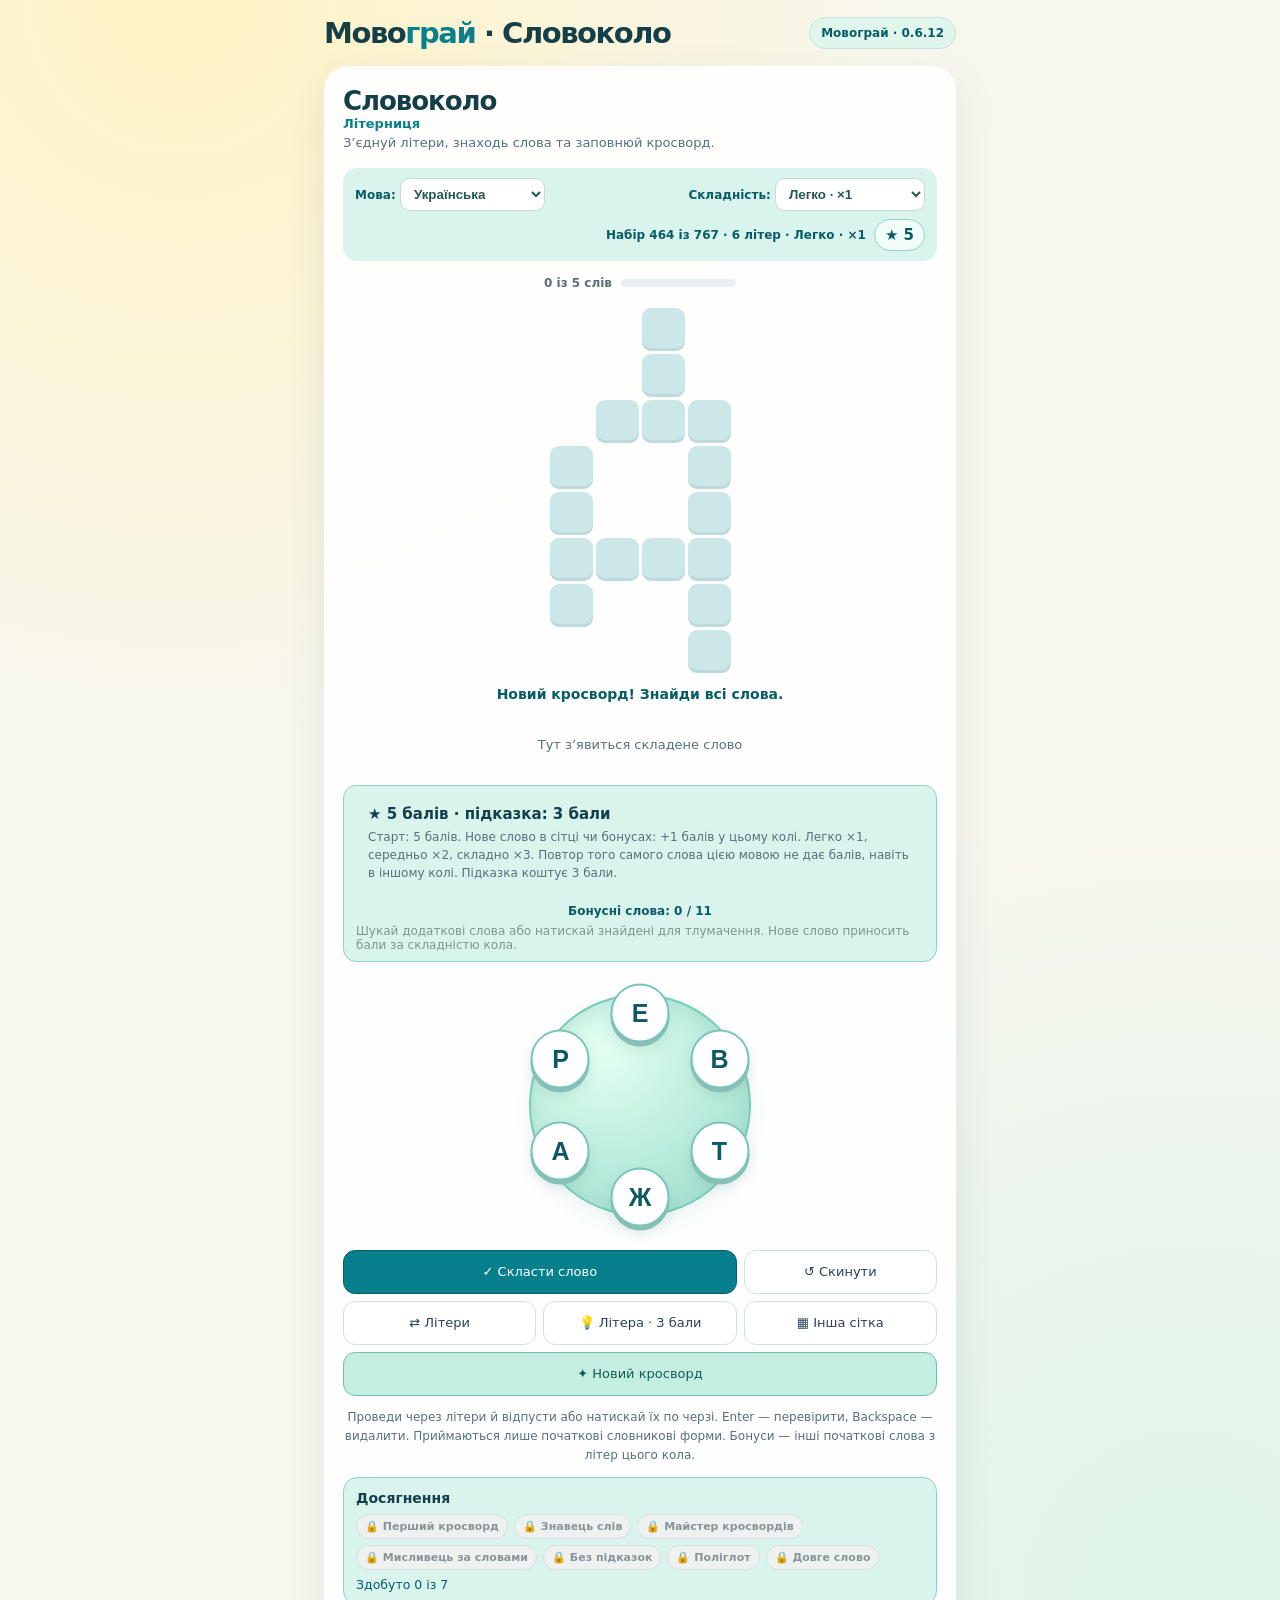
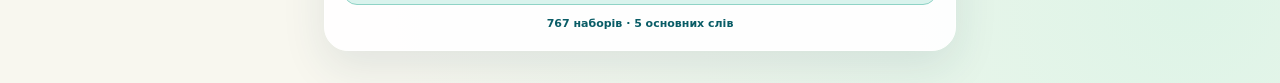
==== commit 046c2596: "Release 0.6.12: accept exact dictionary headwords and cache verified definitions" ====
--- a/slovokolo.html
+++ b/slovokolo.html
@@ -1,6 +1,6 @@
 <!DOCTYPE html><html lang="uk"><head><meta charset="utf-8"><meta name="viewport" content="width=device-width,initial-scale=1"><title>Мовограй · Словоколо</title><link rel="stylesheet" href="word-circle/style.css"></head><body>
 <main>
-<header><div class="brand">Мово<span>грай</span> · Словоколо</div><div class="pill">Мовограй · 0.6.11</div></header>
+<header><div class="brand">Мово<span>грай</span> · Словоколо</div><div class="pill">Мовограй · 0.6.12</div></header>
 <section class="card" aria-label="Гра Словоколо">
 <h1 data-i18n="game">Словоколо</h1><div class="mode-alias" id="alias">Літерниця</div>
 <p class="subtitle" data-i18n="subtitle"></p>
@@ -17,5 +17,6 @@
 </section>
 </main>
 <script src="word-circle/levels.js"></script><script src="word-circle/achievements.js"></script><script src="word-circle/difficulty.js"></script>
+<script src="word-circle/definition-data.js"></script>
 <script src="word-circle/definitions.js"></script>
 <script src="word-circle/game.js"></script></body></html>
